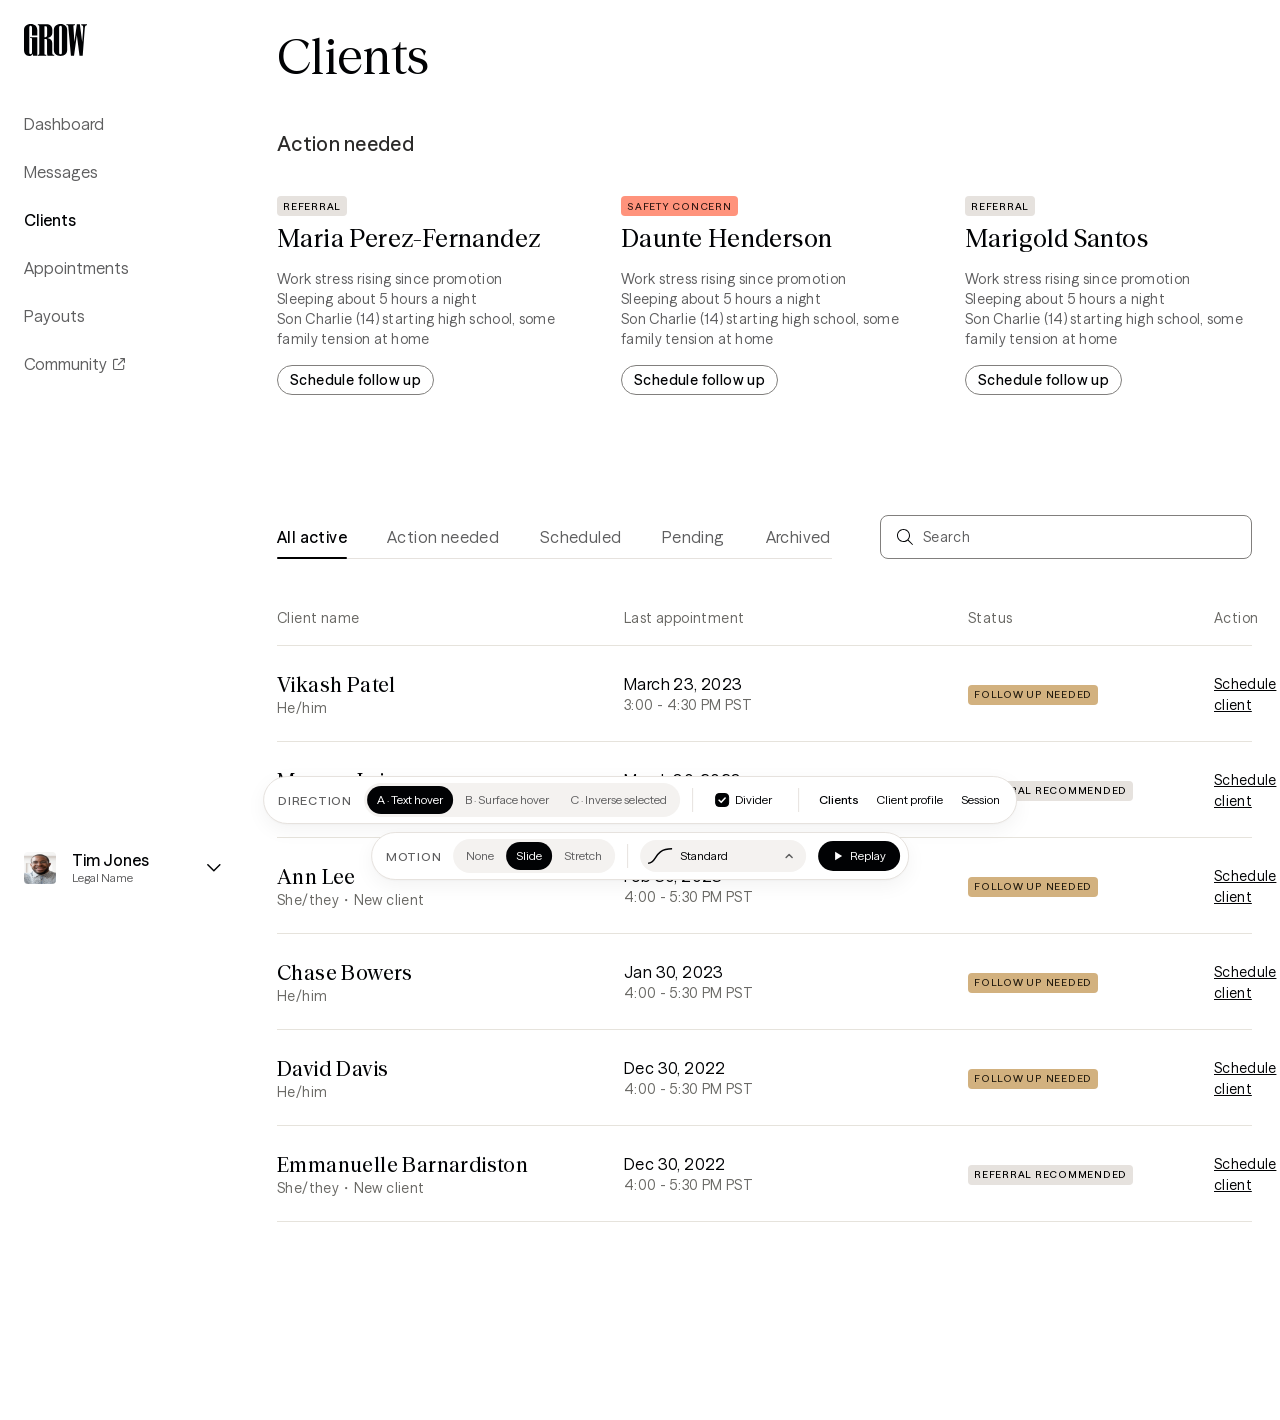
==== in-situ-clients.html @ 006e0098 "In situ: Clients list page; page switcher drops Compare; Motion bar drops Duration and Grow Co-Autho" ====
<!doctype html>
<html lang="en">
<head>
  <meta charset="utf-8" />
  <meta name="viewport" content="width=device-width, initial-scale=1" />
  <title>Arc · Tab Group — in situ · Clients</title>
  <link rel="stylesheet" href="tokens.css" />
  <link rel="stylesheet" href="styles.css" />
  <link rel="stylesheet" href="in-situ.css" />
  <link rel="stylesheet" href="in-situ-clients.css" />
</head>
<body class="in-situ">
  <!-- Clients list (Figma 51274:1912) -->
  <div class="app">
    <nav class="app-nav" aria-label="Primary">
      <div class="app-nav-top">
        <a class="app-logo" href="#" aria-label="Grow Therapy"><img src="assets/in-situ/grow-logo.svg" width="63" height="32" alt="" /></a>
        <ul class="app-nav-items">
          <li><a href="#">Dashboard</a></li>
          <li><a href="#">Messages</a></li>
          <li><a href="#" aria-current="page">Clients</a></li>
          <li><a href="#">Appointments</a></li>
          <li><a href="#">Payouts</a></li>
          <li><a href="#">Community <img src="assets/in-situ/external.svg" width="12" height="12" alt="" /></a></li>
        </ul>
      </div>
      <button type="button" class="app-profile">
        <img class="app-avatar" src="assets/in-situ/avatar.png" width="32" height="32" alt="" />
        <span class="app-profile-name">
          <span class="app-profile-title">Tim Jones</span>
          <span class="app-profile-sub">Legal Name</span>
        </span>
        <img src="assets/in-situ/nav-chevron.svg" width="14" height="8" alt="" />
      </button>
    </nav>

    <main class="clients-main">
      <h1 class="clients-title">Clients</h1>

      <section class="action-needed">
        <h2 class="subhead">Action needed</h2>
        <div class="ac-cards">
              <article class="ac-card">
                <span class="tag tag-neutral-sm">Referral</span>
                <h3 class="ac-name">Maria Perez-Fernandez</h3>
                <p class="ac-notes">Work stress rising since promotion<br />Sleeping about 5 hours a night<br />Son Charlie (14) starting high school, some family tension at home</p>
                <button type="button" class="btn btn-secondary btn-small">Schedule follow up</button>
              </article>
              <article class="ac-card">
                <span class="tag tag-error-sm">Safety concern</span>
                <h3 class="ac-name">Daunte Henderson</h3>
                <p class="ac-notes">Work stress rising since promotion<br />Sleeping about 5 hours a night<br />Son Charlie (14) starting high school, some family tension at home</p>
                <button type="button" class="btn btn-secondary btn-small">Schedule follow up</button>
              </article>
              <article class="ac-card">
                <span class="tag tag-neutral-sm">Referral</span>
                <h3 class="ac-name">Marigold Santos</h3>
                <p class="ac-notes">Work stress rising since promotion<br />Sleeping about 5 hours a night<br />Son Charlie (14) starting high school, some family tension at home</p>
                <button type="button" class="btn btn-secondary btn-small">Schedule follow up</button>
              </article>
        </div>
      </section>

      <section class="clients-list">
        <div class="clients-toolbar">
          <div class="clients-tabs" data-insitu-tabs data-label="Client lists" data-tab-order="all,action,scheduled,pending,archived"><div class="tab-group" data-tab-group></div></div>
          <label class="search-field">
            <img src="assets/in-situ/search.svg" width="24" height="24" alt="" />
            <input type="search" placeholder="Search" aria-label="Search clients" />
          </label>
        </div>
        <div class="clients-views">
            <div class="tab-panel-view" data-view="all" data-label="All active" role="tabpanel">
              <table class="clients-table">
                <thead><tr><th>Client name</th><th>Last appointment</th><th>Status</th><th>Action</th></tr></thead>
                <tbody>
                  <tr>
                    <td><span class="cl-name">Vikash Patel</span><span class="cl-sub">He/him</span></td>
                    <td><span class="cl-date">March 23, 2023</span><span class="cl-sub">3:00 - 4:30 PM PST</span></td>
                    <td><span class="tag tag-warning-sm">Follow up needed</span></td>
                    <td><a class="text-link" href="#">Schedule client</a></td>
                  </tr>
                  <tr>
                    <td><span class="cl-name">Morgan Lai</span><span class="cl-sub">She/they・New client</span></td>
                    <td><span class="cl-date">March 30, 2023</span><span class="cl-sub">4:00 - 5:30 PM PST</span></td>
                    <td><span class="tag tag-neutral-sm">Referral recommended</span></td>
                    <td><a class="text-link" href="#">Schedule client</a></td>
                  </tr>
                  <tr>
                    <td><span class="cl-name">Ann Lee</span><span class="cl-sub">She/they・New client</span></td>
                    <td><span class="cl-date">Feb 30, 2023</span><span class="cl-sub">4:00 - 5:30 PM PST</span></td>
                    <td><span class="tag tag-warning-sm">Follow up needed</span></td>
                    <td><a class="text-link" href="#">Schedule client</a></td>
                  </tr>
                  <tr>
                    <td><span class="cl-name">Chase Bowers</span><span class="cl-sub">He/him</span></td>
                    <td><span class="cl-date">Jan 30, 2023</span><span class="cl-sub">4:00 - 5:30 PM PST</span></td>
                    <td><span class="tag tag-warning-sm">Follow up needed</span></td>
                    <td><a class="text-link" href="#">Schedule client</a></td>
                  </tr>
                  <tr>
                    <td><span class="cl-name">David Davis</span><span class="cl-sub">He/him</span></td>
                    <td><span class="cl-date">Dec 30, 2022</span><span class="cl-sub">4:00 - 5:30 PM PST</span></td>
                    <td><span class="tag tag-warning-sm">Follow up needed</span></td>
                    <td><a class="text-link" href="#">Schedule client</a></td>
                  </tr>
                  <tr>
                    <td><span class="cl-name">Emmanuelle Barnardiston</span><span class="cl-sub">She/they・New client</span></td>
                    <td><span class="cl-date">Dec 30, 2022</span><span class="cl-sub">4:00 - 5:30 PM PST</span></td>
                    <td><span class="tag tag-neutral-sm">Referral recommended</span></td>
                    <td><a class="text-link" href="#">Schedule client</a></td>
                  </tr>
                </tbody>
              </table>
            </div>
            <div class="tab-panel-view" data-view="action" data-label="Action needed" role="tabpanel" hidden>
              <table class="clients-table">
                <thead><tr><th>Client name</th><th>Last appointment</th><th>Status</th><th>Action</th></tr></thead>
                <tbody>
                  <tr>
                    <td><span class="cl-name">Vikash Patel</span><span class="cl-sub">He/him</span></td>
                    <td><span class="cl-date">March 23, 2023</span><span class="cl-sub">3:00 - 4:30 PM PST</span></td>
                    <td><span class="tag tag-warning-sm">Follow up needed</span></td>
                    <td><a class="text-link" href="#">Schedule client</a></td>
                  </tr>
                  <tr>
                    <td><span class="cl-name">Ann Lee</span><span class="cl-sub">She/they・New client</span></td>
                    <td><span class="cl-date">Feb 30, 2023</span><span class="cl-sub">4:00 - 5:30 PM PST</span></td>
                    <td><span class="tag tag-warning-sm">Follow up needed</span></td>
                    <td><a class="text-link" href="#">Schedule client</a></td>
                  </tr>
                  <tr>
                    <td><span class="cl-name">Chase Bowers</span><span class="cl-sub">He/him</span></td>
                    <td><span class="cl-date">Jan 30, 2023</span><span class="cl-sub">4:00 - 5:30 PM PST</span></td>
                    <td><span class="tag tag-warning-sm">Follow up needed</span></td>
                    <td><a class="text-link" href="#">Schedule client</a></td>
                  </tr>
                  <tr>
                    <td><span class="cl-name">David Davis</span><span class="cl-sub">He/him</span></td>
                    <td><span class="cl-date">Dec 30, 2022</span><span class="cl-sub">4:00 - 5:30 PM PST</span></td>
                    <td><span class="tag tag-warning-sm">Follow up needed</span></td>
                    <td><a class="text-link" href="#">Schedule client</a></td>
                  </tr>
                </tbody>
              </table>
            </div>
            <div class="tab-panel-view" data-view="scheduled" data-label="Scheduled" role="tabpanel" hidden>
              <table class="clients-table">
                <thead><tr><th>Client name</th><th>Last appointment</th><th>Status</th><th>Action</th></tr></thead>
                <tbody>
                  <tr>
                    <td><span class="cl-name">Vikash Patel</span><span class="cl-sub">He/him</span></td>
                    <td><span class="cl-date">March 23, 2023</span><span class="cl-sub">3:00 - 4:30 PM PST</span></td>
                    <td><span class="tag tag-warning-sm">Follow up needed</span></td>
                    <td><a class="text-link" href="#">Schedule client</a></td>
                  </tr>
                  <tr>
                    <td><span class="cl-name">Morgan Lai</span><span class="cl-sub">She/they・New client</span></td>
                    <td><span class="cl-date">March 30, 2023</span><span class="cl-sub">4:00 - 5:30 PM PST</span></td>
                    <td><span class="tag tag-neutral-sm">Referral recommended</span></td>
                    <td><a class="text-link" href="#">Schedule client</a></td>
                  </tr>
                </tbody>
              </table>
            </div>
            <div class="tab-panel-view" data-view="pending" data-label="Pending" role="tabpanel" hidden>
              <table class="clients-table">
                <thead><tr><th>Client name</th><th>Last appointment</th><th>Status</th><th>Action</th></tr></thead>
                <tbody>
                  <tr>
                    <td><span class="cl-name">Morgan Lai</span><span class="cl-sub">She/they・New client</span></td>
                    <td><span class="cl-date">March 30, 2023</span><span class="cl-sub">4:00 - 5:30 PM PST</span></td>
                    <td><span class="tag tag-neutral-sm">Referral recommended</span></td>
                    <td><a class="text-link" href="#">Schedule client</a></td>
                  </tr>
                  <tr>
                    <td><span class="cl-name">Emmanuelle Barnardiston</span><span class="cl-sub">She/they・New client</span></td>
                    <td><span class="cl-date">Dec 30, 2022</span><span class="cl-sub">4:00 - 5:30 PM PST</span></td>
                    <td><span class="tag tag-neutral-sm">Referral recommended</span></td>
                    <td><a class="text-link" href="#">Schedule client</a></td>
                  </tr>
                </tbody>
              </table>
            </div>
            <div class="tab-panel-view" data-view="archived" data-label="Archived" role="tabpanel" hidden>
              <p class="empty-state">No archived clients.</p>
            </div>
        </div>
      </section>
    </main>
  </div>

  <div class="controls">
    <div class="easing-popover" id="easing-popover" hidden>
      <div class="easing-scale" aria-hidden="true"><span>Subtle</span><span class="easing-scale-line"></span><span>Expressive</span></div>
      <div class="easing-cards" data-easing-list role="radiogroup" aria-label="Easing curve"></div>
      <div class="easing-value">
        <code data-preview-value></code>
        <button type="button" class="copy" data-copy>Copy</button>
      </div>
    </div>

    <!-- Direction switch -->
    <div class="bar" role="toolbar" aria-label="Direction">
      <span class="bar-title">Direction</span>
      <div class="segmented" data-direction-control role="radiogroup" aria-label="Tab group direction">
        <button type="button" role="radio" data-value="a">A · Text hover</button>
        <button type="button" role="radio" data-value="b">B · Surface hover</button>
        <button type="button" role="radio" data-value="c">C · Inverse selected</button>
      </div>
      <span class="bar-divider" aria-hidden="true"></span>
      <div class="bar-group toggles">
        <label class="switch"><input type="checkbox" data-toggle="divider" checked /><span>Divider</span></label>
      </div>
      <span class="bar-divider" aria-hidden="true"></span>
      <nav class="page-links" aria-label="Prototype pages">
        <a class="page-link" href="in-situ-clients.html" aria-current="page">Clients</a>
        <a class="page-link" href="in-situ.html">Client profile</a>
        <a class="page-link" href="in-situ-session.html">Session</a>
      </nav>
    </div>

    <!-- Motion controls -->
    <div class="bar motion-bar" role="toolbar" aria-label="Motion controls">
      <span class="bar-title">Motion</span>
      <div class="segmented" data-motion-mode role="radiogroup" aria-label="Indicator animation">
        <button type="button" role="radio" data-value="none">None</button>
        <button type="button" role="radio" data-value="slide">Slide</button>
        <button type="button" role="radio" data-value="stretch">Stretch</button>
      </div>
      <span class="bar-divider" aria-hidden="true"></span>
      <button type="button" class="chip-button" data-easing-trigger aria-haspopup="true" aria-expanded="false" aria-controls="easing-popover">
        <svg data-trigger-thumb width="24" height="20" viewBox="0 0 24 20" aria-hidden="true"></svg>
        <span class="easing-trigger-name" data-trigger-name></span>
        <svg class="chevron" width="10" height="10" viewBox="0 0 10 10" aria-hidden="true"><path d="M2 6.5 5 3.5 8 6.5" fill="none" stroke="currentColor" stroke-width="1.5" stroke-linecap="round" stroke-linejoin="round"/></svg>
      </button>
      <button type="button" class="replay" data-replay title="Select the next tab (R)">
        <svg width="12" height="12" viewBox="0 0 12 12" aria-hidden="true"><path d="M3 1.8v8.4L10 6z" fill="currentColor"/></svg>
        Replay
      </button>
    </div>
  </div>

  <script src="easings.js"></script>
  <script src="tabs.js"></script>
  <script src="in-situ.js"></script>
  <script src="motion.js"></script>
</body>
</html>
---- tokens.css ----
/* Arc design tokens — client mode (semantic layer)
   Source: Arc Components branch ezWXXlpJmGHxUf8BbdeHS6, "Tab Item - 1" (50922:13705)
   and "Tab Item - 2" (50922:13721). Only tokens used by the Tab Group are mapped. */

@font-face {
  font-family: "Season Sans VF";
  src: url("assets/fonts/SeasonSansVF.ttf") format("truetype");
  font-weight: 100 900;
  font-style: normal;
  font-display: swap;
}

:root {
  /* ---- Surface ---- */
  --surface-default: #ffffff;                 /* surface/default */
  --surface-subtle: #f4f2f0;                  /* surface/subtle */
  --surface-emphasis: #e6e2de;                /* surface/emphasis (tab rail) */
  --comp-interaction-surface-hover: #f1efec;  /* comp/interaction/surface/hover */
  --surface-inverse: #010204;                 /* surface/inverse */
  --comp-interaction-surface-selected: #000000; /* comp/interaction/surface/selected */
  --comp-interaction-surface-disabled: #f7f5f4; /* comp/interaction/surface/disabled */

  /* ---- Text ---- */
  --text-default: #010204;                    /* text/default */
  --comp-interaction-text-muted: #5f5f60;     /* comp/interaction/text/muted */
  --comp-interaction-text-hover: #010204;     /* comp/interaction/text/hover */
  --comp-interaction-text-disabled: #777878;  /* comp/interaction/text/disabled */
  --text-inverse: #ffffff;                    /* text/inverse */
  --comp-interaction-text-selected: #ffffff;  /* comp/interaction/text/selected */

  /* ---- Icon ---- */
  --icon-default: #010204;                    /* icon/default */
  --comp-interaction-icon-disabled: #777878;  /* comp/interaction/icon/disabled */
  --icon-inverse: #ffffff;                    /* icon/inverse */
  --comp-interaction-icon-inverse: #ffffff;   /* comp/interaction/icon/inverse */

  /* ---- Border ---- */
  --comp-interaction-border-selected: #000000; /* comp/interaction/border/selected */
  --comp-interaction-border-disabled: #e3dfda; /* comp/interaction/border/disabled */
  --hairline-soft: #cac6c2;
  --focus-ring: #010204;

  /* ---- Status (Tag V2 · Neutral light · Count) ---- */
  --comp-status-surface-neutral-light: #ffffff;
  --comp-status-border-neutral-light: #d4d5d5;
  --comp-status-text-neutral-light: #000000;
  /* Tag V2 · Subtle · Count (on the selected surface) */
  --comp-status-surface-subtle: #403f3e;
  --comp-status-text-subtle: #ffffff;

  /* ---- Type ---- */
  --font-sans: "Season Sans VF", -apple-system, BlinkMacSystemFont, "Segoe UI", system-ui, sans-serif;
  --fw-regular: 450;                           /* base/fontWeight/sans-regular */
  --fw-medium: 550;                            /* base/fontWeight/sans-medium */
  --fs-label-and-body-default: 16px;           /* fontSize/label-and-body/default */
  --fs-label-and-body-small: 14px;
  --fs-eyebrow-default: 10px;                  /* fontSize/eyebrow/default */
  --lh-label-default: 16px;                    /* lineHeight/label/default */
  --lh-eyebrow-default: 9px;                   /* lineHeight/eyebrow/default */
  --ls-loose: 0.4px;                           /* base/letterSpacing/loose */
  --ls-looser: 0.75px;                         /* base/letterSpacing/looser */

  /* ---- Spacing (space/padding-and-gap) ---- */
  --space-0: 0px;
  --space-50: 2px;
  --space-100: 4px;
  --space-125: 6px;
  --space-150: 8px;
  --space-200: 12px;
  --space-300: 16px;
  --space-400: 24px;
  --space-530: 40px;

  /* ---- Radius / border width ---- */
  --radius-xsmall: 4px;                        /* borderRadius/xsmall */
  --radius-small: 8px;
  --radius-medium: 12px;
  --radius-full: 9999px;
  --bw-default: 1px;                           /* sem/borderWidth/default */
  --bw-thick: 2px;

  /* ---- Motion (placeholders — tuned in the animation pass) ---- */
  --dur-fast: 150ms;
  --dur-base: 200ms;
  --ease-standard: cubic-bezier(0.2, 0, 0, 1);
}

/* ---- Dark mode (Arc "grow therapy" collection · dark) ----
   Resolved from the Tab Item components in a dark-mode context. */
.mode-dark {
  --surface-default: #010204;
  --surface-emphasis: #313132;                /* tab rail */
  --comp-interaction-surface-hover: #2c2b2b;
  --comp-interaction-surface-selected: #ffffff;
  --comp-interaction-surface-disabled: #000000;

  --text-default: #ffffff;
  --comp-interaction-text-muted: #c6c7c7;
  --comp-interaction-text-hover: #ffffff;
  --comp-interaction-text-disabled: #474848;
  --comp-interaction-text-selected: #000000;

  --icon-default: #ffffff;
  --comp-interaction-icon-disabled: #474848;
  --comp-interaction-icon-inverse: #010204;

  --comp-interaction-border-selected: #ffffff;
  --comp-interaction-border-disabled: #403f3e;
  --focus-ring: #e8f02c;                      /* lime ring on dark */

  --comp-status-surface-neutral-light: #000000;
  --comp-status-border-neutral-light: #313132;
  --comp-status-text-neutral-light: #ffffff;
  --comp-status-surface-subtle: #403f3e;
  --comp-status-text-subtle: #ffffff;
}
---- styles.css ----
/* ============================================================
   Page chrome
   ============================================================ */
*,
*::before,
*::after { box-sizing: border-box; }

html { -webkit-font-smoothing: antialiased; -moz-osx-font-smoothing: grayscale; }

body {
  margin: 0;
  min-height: 100vh;
  background: var(--surface-default);
  color: var(--text-default);
  font-family: var(--font-sans);
  font-weight: var(--fw-regular);
}

button { font: inherit; color: inherit; }

/* Arc named text styles */
.txt-label           { font-family: var(--font-sans); font-weight: var(--fw-regular); font-size: var(--fs-label-and-body-default); line-height: var(--lh-label-default); letter-spacing: var(--ls-loose); font-feature-settings: "calt" 0; }
.txt-label-emphasis  { font-family: var(--font-sans); font-weight: var(--fw-medium);  font-size: var(--fs-label-and-body-default); line-height: var(--lh-label-default); letter-spacing: var(--ls-loose); font-feature-settings: "calt" 0; }
.txt-eyebrow         { font-family: var(--font-sans); font-weight: var(--fw-medium);  font-size: var(--fs-eyebrow-default);      line-height: var(--lh-eyebrow-default); letter-spacing: var(--ls-looser); text-transform: uppercase; font-feature-settings: "calt" 0; }

/* Three directions side by side, split by full-height vertical lines.
   */
.compare {
  position: relative;
  display: grid;
  grid-template-columns: repeat(3, minmax(0, 1fr));
  min-height: 100vh;
}

.direction {
  min-width: 0;
  min-height: 100vh;
  display: flex;
  flex-direction: column;
  justify-content: center;
  padding: 40px 16px;
}
.direction + .direction { border-left: var(--bw-default) solid var(--surface-emphasis); }
.direction-inner {
  width: 100%;
  max-width: 560px;
  margin: 0 auto;
}

@media (max-width: 1100px) {
  .compare { grid-template-columns: 1fr; padding-bottom: 220px; }
  .direction { min-height: auto; padding: 48px 24px; }
  .direction + .direction { border-left: 0; border-top: var(--bw-default) solid var(--surface-emphasis); }
}

.direction-head {
  display: flex;
  gap: 12px;
  align-items: flex-start;
  margin-bottom: 32px;
}
.direction-badge {
  flex: none;
  display: grid;
  place-items: center;
  width: 28px;
  height: 28px;
  border-radius: var(--radius-full);
  background: var(--text-default);
  color: var(--surface-default);
  font-size: 14px;
  font-weight: var(--fw-medium);
}
.direction-title {
  margin: 2px 0 4px;
  font-size: 20px;
  line-height: 24px;
  font-weight: var(--fw-medium);
}
.direction-desc {
  min-height: 40px; /* two lines, so all three columns line up */
  margin: 0;
  font-size: 14px;
  line-height: 20px;
  color: var(--comp-interaction-text-muted);
}

.stage {
  padding: 32px 0 0;
  overflow-x: auto;
}
/* Same height in A (32px), B (50px) and C (53px with its divider gap) so both halves line up across the split */
.tab-group { min-height: 53px; }
.tab-panel {
  margin-top: 24px;
  min-height: 72px;
  border-radius: var(--radius-small);
  background: var(--surface-subtle);
  padding: 16px;
  font-size: 14px;
  line-height: 20px;
  color: var(--comp-interaction-text-muted);
}
.tab-panel strong { color: var(--text-default); font-weight: var(--fw-medium); }

/* Selection indicator colour — an underline in A/B, a surface in C */
.tab-group {
  --indicator-color: var(--comp-interaction-border-selected);
  --indicator-disabled: var(--comp-interaction-border-disabled);
}

/* ============================================================
   Tab Group — shared anatomy
   tablist > tab > (content > [icon] label [tag]) + indicator
   ============================================================ */
.tablist {
  position: relative;
  display: inline-flex;
  align-items: flex-start;
  gap: var(--space-530);
  min-width: max-content;
}

/* Rail (Figma "Rail" — surface/emphasis, 1px, bottom) */
.tablist.has-divider::after {
  content: "";
  position: absolute;
  left: 0;
  right: 0;
  bottom: 0;
  height: var(--bw-default);
  background: var(--surface-emphasis);
  pointer-events: none;
}

.tab {
  position: relative;
  display: flex;
  flex-direction: column;
  align-items: stretch;
  margin: 0;
  padding: 0;
  border: 0;
  background: none;
  cursor: pointer;
  color: var(--comp-interaction-text-muted);
  -webkit-tap-highlight-color: transparent;
  outline: none;
}

.tab-content {
  position: relative;
  display: flex;
  align-items: center;
  justify-content: center;
  gap: var(--space-150);
}

.tab-label {
  /* Reserve the emphasis-weight width so selection never shifts the layout */
  display: inline-flex;
  flex-direction: column;
  align-items: center;
  text-align: center;
  white-space: nowrap;
}
.tab-label::after {
  content: attr(data-text);
  font-weight: var(--fw-medium);
  height: 0;
  overflow: hidden;
  visibility: hidden;
  user-select: none;
  pointer-events: none;
}

.tab-icon {
  flex: none;
  width: 16px;
  height: 16px;
  background-color: var(--icon-default);
  -webkit-mask: url("assets/icons/settings.svg") center / 16px 16px no-repeat;
          mask: url("assets/icons/settings.svg") center / 16px 16px no-repeat;
}
.tab-content.has-icon { gap: var(--space-100); }

/* Tag V2 · Neutral light · Count · Small */
.tag {
  flex: none;
  display: inline-flex;
  align-items: center;
  justify-content: center;
  min-width: 20px;
  height: 20px;
  padding: 0 var(--space-50);
  border: var(--bw-default) solid var(--comp-status-border-neutral-light);
  border-radius: var(--radius-xsmall);
  background: var(--comp-status-surface-neutral-light);
  color: var(--comp-status-text-neutral-light);
}

.tab-indicator {
  height: var(--bw-thick);
  background: transparent;
  position: relative;
  z-index: 1; /* sits over the rail */
}

/* ---- States (shared) ---- */
/* Hover — only on hover-capable pointers */
@media (hover: hover) {
  .tab:not([aria-selected="true"]):not([aria-disabled="true"]):hover { color: var(--comp-interaction-text-hover); }
}

/* Selected */
.tab[aria-selected="true"] {
  color: var(--text-default);
  cursor: default;
}
.tab[aria-selected="true"] .tab-label { font-weight: var(--fw-medium); }
.tab[aria-selected="true"] .tab-indicator { background: var(--indicator-color); }

/* Disabled + Selected disabled */
.tab[aria-disabled="true"] { cursor: not-allowed; }
.tab[aria-disabled="true"] .tab-label {
  color: var(--comp-interaction-text-disabled);
  opacity: 0.5;
}
.tab[aria-disabled="true"] .tab-icon { background-color: var(--comp-interaction-icon-disabled); }
.tab[aria-disabled="true"] .tag {
  border-color: var(--comp-interaction-border-disabled);
  color: var(--comp-interaction-text-disabled);
}
.tab[aria-disabled="true"][aria-selected="true"] .tab-indicator { background: var(--indicator-disabled); }

/* Focus — 2px ink ring (Arc focus-ring); radius = base + 4 */
.tab:focus-visible .tab-content::after {
  content: "";
  position: absolute;
  inset: -4px;
  border: var(--bw-thick) solid var(--focus-ring);
  border-radius: calc(var(--radius-xsmall) + 4px);
  pointer-events: none;
}

/* ============================================================
   Direction A — Text hover  (Figma "Tab Item - 1", 50922:13705)
   Content 20px tall, no padding; 12px gap to the 2px underline.
   ============================================================ */
.dir-a .tab { gap: var(--space-200); }
.dir-a .tab-content { height: 20px; }
/* Figma: 0-height line with a 2px OUTSIDE stroke drawn upward → total height stays 32px */
.dir-a .tab-indicator { margin-top: calc(-1 * var(--bw-thick)); }
/* Selected bar has rounded ends (Figma "Bar", radius xsmall) */
.dir-a .tab-indicator,
.dir-a .tab-slider { border-radius: var(--radius-xsmall); }

/* ============================================================
   Direction B — Surface hover  (Figma "Tab Item - 2", 50922:13721)
   Content 44px tall, 16px side padding (12px trailing with a count, 12px
   leading with an icon), 6px between label and count/icon. Tabs sit edge
   to edge. Hover surface radius small (8px). The 2px underline sits 4px
   below the surface (50px total), inset 16px from both tab edges.
   Selected tabs also take the hover surface ("Hover selected").
   ============================================================ */
.dir-b .tablist { gap: var(--space-0); } /* tabs sit edge to edge; padding does the spacing */
.dir-b .tab { gap: var(--space-100); }
.dir-b .tab-content {
  height: 44px;
  padding: 0 var(--space-300);
  gap: var(--space-125);
}
.dir-b .tab-content.has-count { padding-right: var(--space-200); }
.dir-b .tab-content.has-icon { padding-left: var(--space-200); gap: var(--space-125); }
.dir-b .tab-content::before {
  content: "";
  position: absolute;
  inset: 0;
  border-radius: var(--radius-small);
  background: transparent;
  z-index: -1;
}
.dir-b .tab-content { isolation: isolate; }
.dir-b .tab-indicator { margin: 0 var(--space-300); }

@media (hover: hover) {
  .dir-b .tab:not([aria-disabled="true"]):hover .tab-content::before {
    background: var(--comp-interaction-surface-hover);
  }
}

/* ============================================================
   Direction C — Underline hover  (Figma "Tab Item - 3", 51197:16683)
   44px tall, 12/16 padding (10px leading with an icon), tabs edge to edge,
   radius small (8px). Hover = label darkens + soft surface (surface/hover).
   Selected = black surface (surface/selected), white emphasis label
   (text/selected), Subtle count tag. Selected disabled = surface/disabled. Selected disabled has no
   surface. Icons are the 20px Small size in every state.
   ============================================================ */
.dir-c {
  --indicator-color: var(--comp-interaction-surface-selected);
  --indicator-disabled: var(--comp-interaction-surface-disabled);
  --indicator-radius: var(--radius-small);
}
.dir-c .tablist { gap: var(--space-0); }
/* 8px gap between the tabs and the 1px divider below them */
.dir-c .tablist.has-divider { padding-bottom: calc(var(--space-150) + var(--bw-default)); }
.dir-c .tab { z-index: 1; }
.dir-c .tab-content {
  height: 44px;
  padding: var(--space-200) var(--space-300);
  z-index: 1;
}
/* With icon: 12px leading padding, Small (20px) icon in every state, 4px to the label */
.dir-c .tab-content.has-icon { gap: var(--space-100); padding-left: var(--space-200); }
.dir-c .tab-icon {
  width: 20px;
  height: 20px;
  -webkit-mask: url("assets/icons/settings-20.svg") center / 20px 20px no-repeat;
          mask: url("assets/icons/settings-20.svg") center / 20px 20px no-repeat;
}
/* The selected surface fills the whole tab, behind the label */
.dir-c .tab-indicator {
  position: absolute;
  inset: 0;
  height: auto;
  border-radius: var(--indicator-radius);
  z-index: 0;
}
.dir-c .tab-slider { border-radius: var(--indicator-radius); z-index: 0; }
/* Hover: soft surface behind the tab (comp/interaction/surface/hover), no line */
.dir-c .tab::before {
  content: "";
  position: absolute;
  inset: 0;
  border-radius: var(--indicator-radius);
  background: transparent;
  z-index: 0;
  pointer-events: none;
}
@media (hover: hover) {
  .dir-c .tab:not([aria-selected="true"]):not([aria-disabled="true"]):hover::before {
    background: var(--comp-interaction-surface-hover);
  }
}

/* Inverted labels — a white copy of C's tabs, clipped to the black surface */
.tab-invert {
  position: absolute;
  inset: 0;
  z-index: 3;
  display: flex;
  align-items: flex-start;
  gap: var(--space-0);
  pointer-events: none;
  clip-path: inset(0 100% 0 0);
  transition: clip-path var(--motion-dur) var(--motion-ease);
}
.tablist.motion-stretch .tab-invert,
.tablist.no-transition .tab-invert,
.tab-invert.no-anim { transition: none !important; }
.tab-invert .tab,
.tab-invert .tab[aria-selected="true"] { color: var(--comp-interaction-text-selected); }
.tab-invert .tab .tab-label { color: inherit !important; opacity: 1 !important; }
.tab-invert .tab .tab-icon { background-color: var(--comp-interaction-icon-inverse) !important; }
.tab-invert .tab .tag {
  background: var(--comp-status-surface-subtle);
  border-color: var(--comp-status-surface-subtle);
  color: var(--comp-status-text-subtle);
}
.tab-invert .tab-indicator,
.tab-invert .tab-hover-line,
.tab-invert .tab-content::after { display: none !important; }

/* ============================================================
   Selection motion (live tab groups only)
   --motion-dur / --motion-ease are set per group from the Motion bar
   ============================================================ */
.tablist {
  --motion-dur: 300ms;
  --motion-ease: cubic-bezier(0.215, 0.61, 0.355, 1);
}

/* Slide — one shared bar travels between tabs */
.tab-slider {
  position: absolute;
  left: 0;
  top: 0;
  height: var(--bw-thick);
  background: var(--indicator-color);
  z-index: 2;
  pointer-events: none;
  display: none;
  transition:
    transform var(--motion-dur) var(--motion-ease),
    width var(--motion-dur) var(--motion-ease);
}
.tablist.motion-slide .tab-slider { display: block; }
.tablist.motion-slide .tab[aria-selected="true"] .tab-indicator { background: transparent; }
.tablist.no-transition .tab-slider,
.tablist.no-transition .tab-indicator { transition: none !important; }

/* Stretch — JS drives each edge per frame, so no CSS transition on the bar */
.tablist.motion-stretch .tab-slider { transition: none; }

/* Line on hover (Direction A option) — black bar under the hovered tab, no animation */
.tab-hover-line {
  position: absolute;
  left: 0;
  right: 0;
  bottom: 0;
  height: var(--bw-thick);
  background: var(--comp-interaction-border-selected); /* black, same as the selected underline */
  pointer-events: none;
  z-index: 1;
  display: none; /* no animation — simply shown on hover */
}
@media (hover: hover) {
  .tablist.hover-line .tab:not([aria-selected="true"]):not([aria-disabled="true"]):hover .tab-hover-line {
    display: block;
  }
}

/* ============================================================
   Floating controls
   ============================================================ */
:root {
  /* Soft, diffuse elevation for floating panels */
  --shadow-float: 0 1px 2px rgba(1, 2, 4, 0.03), 0 6px 20px rgba(1, 2, 4, 0.05);
  --shadow-popover: 0 1px 2px rgba(1, 2, 4, 0.03), 0 12px 32px rgba(1, 2, 4, 0.08);
}
.controls {
  position: fixed;
  left: 50%;
  bottom: 20px;
  transform: translateX(-50%);
  z-index: 10;
  display: flex;
  flex-direction: column;
  align-items: center;
  gap: 8px;
  width: max-content;
  max-width: calc(100vw - 24px);
}

.bar {
  position: relative;
  display: flex;
  align-items: center;
  gap: 12px;
  padding: 6px 8px 6px 14px;
  background: var(--surface-default);
  border: var(--bw-default) solid var(--surface-emphasis);
  border-radius: var(--radius-full);
  box-shadow: var(--shadow-float);
  white-space: nowrap;
}
.bar-title {
  font-size: 12px;
  font-weight: var(--fw-medium);
  letter-spacing: var(--ls-looser);
  text-transform: uppercase;
  color: var(--comp-interaction-text-muted);
}
.bar-group { display: flex; align-items: center; gap: 8px; }
.bar-label {
  display: grid;
  place-items: center;
  width: 22px;
  height: 22px;
  border-radius: var(--radius-full);
  background: var(--text-default);
  color: var(--surface-default);
  font-size: 12px;
  font-weight: var(--fw-medium);
}
.bar-divider {
  width: 1px;
  height: 24px;
  background: var(--surface-emphasis);
}

.segmented {
  display: flex;
  padding: 3px;
  gap: 2px;
  border-radius: var(--radius-full);
  background: var(--surface-subtle);
}
.segmented button {
  border: 0;
  background: transparent;
  padding: 6px 10px;
  border-radius: var(--radius-full);
  font-size: 12px;
  line-height: 16px;
  color: var(--comp-interaction-text-muted);
  cursor: pointer;
}
.segmented button:hover { color: var(--text-default); }
.segmented button[aria-checked="true"] {
  background: var(--text-default);
  color: var(--surface-default);
}
.segmented button:disabled { opacity: 0.4; cursor: not-allowed; }

.chip-button {
  display: inline-flex;
  align-items: center;
  gap: 8px;
  border: 0;
  padding: 6px 12px 6px 8px;
  border-radius: var(--radius-full);
  background: var(--surface-subtle);
  font-size: 12px;
  line-height: 16px;
  cursor: pointer;
}
.chip-button:hover { background: var(--comp-interaction-surface-hover); }
.chip-button[aria-expanded="true"] { background: var(--surface-emphasis); }
.chip-button svg { flex: none; }
.chip-button .chevron { color: var(--comp-interaction-text-muted); transition: transform 150ms ease; }
.chip-button[aria-expanded="true"] .chevron { transform: rotate(180deg); }
.easing-trigger-name { min-width: 96px; text-align: left; }

.replay {
  display: inline-flex;
  align-items: center;
  gap: 6px;
  border: 0;
  padding: 7px 14px;
  border-radius: var(--radius-full);
  background: var(--text-default);
  color: var(--surface-default);
  font-size: 12px;
  line-height: 16px;
  cursor: pointer;
}
.replay:hover { background: #2a2b2d; }


.segmented button:focus-visible,
.chip-button:focus-visible,
.replay:focus-visible,
.easing-option:focus-visible,
.copy:focus-visible,
.switch input:focus-visible + span {
  outline: 2px solid var(--focus-ring);
  outline-offset: 2px;
}

.toggles { gap: 4px; padding-right: 4px; }
.switch {
  display: inline-flex;
  align-items: center;
  cursor: pointer;
}
.switch input { position: absolute; opacity: 0; pointer-events: none; }
.switch span {
  display: inline-flex;
  align-items: center;
  gap: 6px;
  padding: 6px 10px;
  border-radius: var(--radius-full);
  font-size: 12px;
  line-height: 16px;
  color: var(--comp-interaction-text-muted);
}
.switch span::before {
  content: "";
  width: 14px;
  height: 14px;
  border-radius: 4px;
  border: 1.5px solid var(--hairline-soft);
  background: var(--surface-default) center / 10px 10px no-repeat;
}
.switch input:checked + span { color: var(--text-default); }
.switch input:checked + span::before {
  border-color: var(--text-default);
  background-color: var(--text-default);
  background-image: url("data:image/svg+xml,%3Csvg xmlns='http://www.w3.org/2000/svg' viewBox='0 0 10 10'%3E%3Cpath d='M2 5.2 4.1 7.3 8 3' fill='none' stroke='white' stroke-width='1.6' stroke-linecap='round' stroke-linejoin='round'/%3E%3C/svg%3E");
}
.switch:hover span { color: var(--text-default); }

.dir-badge {
  font-style: normal;
  display: inline-grid;
  place-items: center;
  width: 16px;
  height: 16px;
  border-radius: var(--radius-full);
  background: var(--surface-emphasis);
  font-size: 10px;
  font-weight: var(--fw-medium);
  color: var(--text-default);
}
.variants-bar .bar-group { gap: 6px; }

/* ---- Easing picker popover: three curves, subtle → expressive ---- */
.easing-popover {
  display: flex;
  flex-direction: column;
  gap: 12px;
  width: 560px;
  max-width: calc(100vw - 24px);
  padding: 14px;
  background: var(--surface-default);
  border: var(--bw-default) solid var(--surface-emphasis);
  border-radius: 16px;
  box-shadow: var(--shadow-popover);
}
.easing-popover[hidden] { display: none; }

.easing-scale {
  display: flex;
  align-items: center;
  gap: 8px;
  font-size: 12px;
  line-height: 16px;
  color: var(--comp-interaction-text-muted);
}
.easing-scale-line {
  flex: 1;
  height: 1px;
  background: linear-gradient(90deg, var(--surface-emphasis), var(--text-default));
}

.easing-cards {
  display: grid;
  grid-template-columns: repeat(3, minmax(0, 1fr));
  gap: 8px;
}
.easing-option {
  display: flex;
  flex-direction: column;
  align-items: stretch;
  gap: 6px;
  padding: 10px;
  border: var(--bw-default) solid var(--surface-emphasis);
  border-radius: 12px;
  background: var(--surface-default);
  text-align: left;
  cursor: pointer;
}
.easing-option:hover { background: var(--surface-subtle); }
.easing-option[aria-checked="true"] {
  border-color: var(--text-default);
  background: var(--surface-subtle);
}
.easing-card-graph {
  display: block;
  width: 100%;
  height: auto;
  margin-bottom: 4px;
  overflow: visible;
}
.easing-card-head { display: flex; align-items: baseline; justify-content: space-between; gap: 8px; }
.easing-card-name { font-size: 12px; line-height: 16px; font-weight: var(--fw-medium); }
.easing-card-meta {
  font-size: 12px;
  line-height: 16px;
  color: var(--comp-interaction-text-muted);
  font-variant-numeric: tabular-nums;
}
.easing-card-desc { font-size: 12px; line-height: 16px; color: var(--text-default); }
.easing-card-source { font-size: 12px; line-height: 16px; color: var(--comp-interaction-text-muted); }

.easing-value {
  display: flex;
  align-items: center;
  gap: 8px;
  padding-top: 10px;
  border-top: var(--bw-default) solid var(--surface-emphasis);
}
.easing-value code {
  flex: 1;
  min-width: 0;
  font-family: ui-monospace, SFMono-Regular, Menlo, monospace;
  font-size: 12px;
  line-height: 16px;
  color: var(--comp-interaction-text-muted);
  overflow: hidden;
  text-overflow: ellipsis;
  white-space: nowrap;
}
.copy {
  border: var(--bw-default) solid var(--hairline-soft);
  background: var(--surface-default);
  border-radius: var(--radius-xsmall);
  padding: 4px 8px;
  font-size: 12px;
  line-height: 14px;
  cursor: pointer;
}

@media (max-width: 1100px) {
  .bar { flex-wrap: wrap; justify-content: center; border-radius: 20px; padding: 8px; gap: 8px; }
  .bar-divider { display: none; }

}

@media (max-width: 600px) {
  .easing-cards { grid-template-columns: 1fr; }
}

/* Link between prototype pages (in the controls bar) */
.page-links { display: flex; gap: 2px; }
.page-link {
  font-size: 12px;
  line-height: 16px;
  color: var(--comp-interaction-text-muted);
  padding: 6px 8px;
  border-radius: var(--radius-full);
  text-decoration: none;
}
.page-link:hover { color: var(--text-default); background: var(--surface-subtle); }
.page-link[aria-current="page"] { color: var(--text-default); font-weight: var(--fw-medium); }
---- in-situ.css ----
/* ============================================================
   In situ — Client profile (Figma 51274:2168)
   Built at the design's 1440px frame: 245px nav, 1114px content
   (656px main column + 28px + 427px side column).
   ============================================================ */
@font-face {
  font-family: "Season VF";
  src: url("assets/fonts/SeasonCollectionVF.ttf") format("truetype");
  font-weight: 100 900;
  font-style: normal;
  font-display: swap;
}

.in-situ {
  --font-serif: "Season VF", Georgia, serif;
  --sem-text-default: #2c2b2a;   /* sem/color/text/default */
  --sem-text-muted: #696864;     /* sem/color/text/muted */
  --sem-border-subtle: #e6e3dc;  /* sem/color/border/subtle */
  --border-default: #817f7d;     /* border/default, action/secondary/border */
  --status-error: #ff5e48;
  --status-warning-surface: #d2b17f;
  --status-warning-text: #251d10;
  padding-bottom: 160px;
}

.in-situ p { margin: 0; }
.in-situ a { color: inherit; }

/* Arc type styles used on this screen */
.subhead { margin: 0; font-size: 20px; line-height: 24px; font-weight: var(--fw-medium); letter-spacing: 0.3px; color: var(--sem-text-default); }
.body { font-size: 16px; line-height: 24px; letter-spacing: 0.3px; color: var(--sem-text-default); }
.body-muted { font-size: 16px; line-height: 24px; letter-spacing: 0.3px; color: var(--sem-text-muted); }
.body-small-emphasis { font-size: 14px; line-height: 20px; font-weight: var(--fw-medium); letter-spacing: 0.3px; color: var(--sem-text-default); }
.text-link { font-size: 14px; line-height: 20px; letter-spacing: 0.3px; text-decoration: underline; color: var(--text-default); }

/* ---- App shell ---- */
.app {
  display: grid;
  grid-template-columns: 245px minmax(0, 1fr);
  min-height: 100vh;
}
.app-nav {
  position: sticky;
  top: 0;
  height: 100vh;
  display: flex;
  flex-direction: column;
  justify-content: space-between;
  background: var(--surface-default);
}
.app-logo { display: block; padding: 24px; }
.app-logo img { display: block; }
.app-nav-items {
  list-style: none;
  margin: 0;
  padding: 32px 24px;
  display: flex;
  flex-direction: column;
  gap: 24px;
}
.app-nav-items a {
  display: inline-flex;
  align-items: center;
  gap: 6px;
  height: 24px;
  font-size: 16px;
  line-height: 16px;
  color: var(--comp-interaction-text-muted);
  text-decoration: none;
}
.app-nav-items a[aria-current="page"] { color: var(--text-default); font-weight: var(--fw-medium); }
.app-profile {
  display: flex;
  align-items: center;
  gap: 16px;
  padding: 16px 24px;
  border: 0;
  background: none;
  text-align: left;
  cursor: pointer;
}
.app-avatar { width: 32px; height: 32px; border-radius: var(--radius-xsmall); object-fit: cover; object-position: bottom; }
.app-profile-name { flex: 1; display: flex; flex-direction: column; gap: 4px; }
.app-profile-title { font-size: 16px; line-height: 16px; font-weight: var(--fw-medium); }
.app-profile-sub { font-size: 12px; line-height: 12px; color: var(--comp-interaction-text-muted); }

.app-main {
  padding: 37px 50px 0 31px;
  max-width: 1195px;
}

/* ---- Page header ---- */
.page-head {
  display: flex;
  align-items: center;
  justify-content: space-between;
  height: 44px;
}
.back-link {
  display: inline-flex;
  align-items: center;
  text-decoration: none;
  font-size: 14px;
  line-height: 14px;
  font-weight: var(--fw-medium);
  letter-spacing: var(--ls-loose);
}
.back-link > span:last-child { padding: 12px 16px; }
.icon-button {
  display: inline-flex;
  padding: 4px;
  border: 1px solid var(--border-default);
  border-radius: var(--radius-full);
  background: var(--surface-default);
}
.page-actions { display: flex; gap: 12px; }
.btn {
  display: inline-flex;
  align-items: center;
  justify-content: center;
  gap: 4px;
  border-radius: var(--radius-full);
  font-size: 16px;
  line-height: 16px;
  font-weight: var(--fw-medium);
  letter-spacing: var(--ls-loose);
  cursor: pointer;
}
.btn-secondary {
  padding: 13px 16px;
  border: 1px solid var(--border-default);
  background: var(--surface-default);
  color: var(--text-default);
}
.btn-secondary:hover { background: var(--comp-interaction-surface-hover); }
.btn-has-icon { gap: 2px; padding: 9px 10px 9px 16px; }
.btn-small { padding: 7px 12px; font-size: 14px; line-height: 14px; }

/* ---- Two-column body ---- */
.page-grid {
  display: grid;
  grid-template-columns: minmax(0, 656px) minmax(0, 427px);
  gap: 28px;
  margin-top: 50px;
  padding-left: 4px;
}

.client-name {
  margin: 0;
  font-family: var(--font-serif);
  font-size: 48px;
  line-height: 50px;
  font-weight: 490;
  font-variation-settings: "SERF" 100; /* Season VF serif axis → Season Serif display */
  letter-spacing: 0.3px;
}
.client-head { display: flex; flex-direction: column; gap: 8px; }
.client-pronouns { font-size: 14px; line-height: 14px; letter-spacing: var(--ls-loose); }

/* The tab group spans the whole column, rail included */
.client-tabs { margin-top: 148px; }
.client-tabs .tablist { display: flex; width: 100%; min-width: 0; }
.client-tabs .tab-group { min-height: 0; }

.tab-panels { margin-top: 64px; }
.tab-panel-view { display: flex; flex-direction: column; gap: 64px; }
.tab-panel-view[hidden] { display: none; }
.block { display: flex; flex-direction: column; gap: 32px; }
.block-head { display: flex; align-items: center; justify-content: space-between; gap: 8px; }

.action-item {
  display: flex;
  align-items: center;
  gap: 12px;
  padding: 16px 0;
  border-top: 1px solid var(--sem-border-subtle);
  border-bottom: 1px solid var(--sem-border-subtle);
}
.action-item-text { flex: 1; display: flex; flex-direction: column; justify-content: center; min-height: 54px; }
.action-item-title { font-size: 16px; line-height: 24px; font-weight: var(--fw-medium); color: var(--sem-text-default); }
.action-item-sub { font-size: 12px; line-height: 16px; letter-spacing: 0.3px; color: var(--sem-text-muted); }
.icon-btn-ghost {
  display: inline-flex;
  margin-left: 12px;
  padding: 0;
  border: 0;
  border-radius: var(--radius-small);
  background: none;
  cursor: pointer;
}
.icon-btn-ghost:hover { background: var(--comp-interaction-surface-hover); }

/* Timeline */
.timeline { list-style: none; margin: 0; padding: 0; display: flex; flex-direction: column; }
.step { display: flex; gap: 24px; }
.step-rail { width: 12px; flex: none; display: flex; flex-direction: column; align-items: center; }
.step-dot { flex: none; width: 8px; height: 8px; border-radius: var(--radius-full); background: var(--surface-inverse); }
.step.is-current .step-dot {
  width: 16px;
  height: 16px;
  margin-top: 14px;
  background: var(--surface-inverse);
  box-shadow: inset 0 0 0 4px var(--surface-inverse);
  position: relative;
}
.step.is-current .step-dot::after {
  content: "";
  position: absolute;
  inset: 4px;
  border-radius: var(--radius-full);
  background: var(--surface-default);
}
.step-line { flex: 1; width: 1px; background: var(--text-default); }
.step-line.soft { background: var(--hairline-soft); }
.step-line.short { flex: none; height: 16px; }
.step-body { flex: 1; min-width: 0; display: flex; flex-direction: column; gap: 16px; padding-bottom: 24px; }
.step-title {
  display: flex;
  flex-wrap: wrap;
  align-items: baseline;
  justify-content: space-between;
  gap: 2px 12px;
  padding: 8px 0;
  font-size: 16px;
  line-height: 24px;
  font-weight: var(--fw-medium);
  letter-spacing: 0.3px;
  color: var(--text-default);
}
.step-date { font-size: 14px; line-height: 14px; font-weight: var(--fw-regular); letter-spacing: var(--ls-loose); color: var(--sem-text-muted); }
.step.is-current .step-title { padding-bottom: 4px; }
.tag-warning {
  align-self: flex-start;
  margin-top: -12px;
  display: inline-flex;
  align-items: center;
  height: 20px;
  padding: 0 6px;
  border-radius: var(--radius-xsmall);
  background: var(--status-warning-surface);
  color: var(--status-warning-text);
  font-size: 10px;
  line-height: 9px;
  font-weight: var(--fw-medium);
  letter-spacing: var(--ls-looser);
  text-transform: uppercase;
}
.note-dashed {
  padding: 16px;
  border: 1px dashed var(--border-default);
  border-radius: var(--radius-small);
  text-align: center;
  font-size: 14px;
  line-height: 20px;
  font-weight: var(--fw-medium);
  letter-spacing: 0.3px;
}

.list-row {
  display: flex;
  align-items: baseline;
  justify-content: space-between;
  gap: 12px;
  padding: 16px 0;
  border-bottom: 1px solid var(--sem-border-subtle);
  font-size: 16px;
  line-height: 24px;
  font-weight: var(--fw-medium);
  letter-spacing: 0.3px;
}
.block .subhead + .list-row { border-top: 1px solid var(--sem-border-subtle); margin-top: -16px; }

/* Right column */
.page-right { display: flex; flex-direction: column; gap: 48px; }
.info-block { display: flex; flex-direction: column; gap: 24px; }
.desc-list { display: flex; flex-direction: column; gap: 12px; align-items: flex-start; }
.desc-label { font-size: 14px; line-height: 14px; letter-spacing: var(--ls-loose); color: var(--comp-interaction-text-muted); }
.desc-value { font-size: 16px; line-height: 16px; letter-spacing: var(--ls-loose); color: var(--text-default); }
.desc { display: flex; flex-direction: column; gap: 8px; }
.divider { margin: 0; border: 0; height: 1px; background: var(--hairline-soft); }
.desc-grid { display: grid; grid-template-columns: 198px 197px; column-gap: 32px; row-gap: 24px; }
.desc-rows { display: flex; flex-direction: column; gap: 24px; }
.desc-row { display: flex; align-items: flex-start; justify-content: space-between; gap: 10px; }
---- in-situ-clients.css ----
/* ============================================================
   In situ — Clients list (Figma 51274:1912)
   Shares the app shell (nav, buttons, type) with in-situ.css.
   ============================================================ */
.clients-main {
  display: flex;
  flex-direction: column;
  gap: 56px;
  padding: 38px 28px 38px 32px;
  max-width: 1195px;
}
.clients-title {
  margin: 0;
  height: 38px;
  font-family: var(--font-serif);
  font-variation-settings: "SERF" 100;
  font-size: 48px;
  line-height: 50px;
  font-weight: 490;
  letter-spacing: 0.3px;
  display: flex;
  align-items: center;
}

/* Action needed cards */
.action-needed { display: flex; flex-direction: column; gap: 40px; }
.ac-cards { display: grid; grid-template-columns: repeat(3, 312px); gap: 32px; }
.ac-card { display: flex; flex-direction: column; align-items: flex-start; }
.ac-name {
  margin: 8px 0 0;
  font-family: var(--font-serif);
  font-variation-settings: "SERF" 100;
  font-size: 24px;
  line-height: 29px;
  font-weight: var(--fw-medium);
  letter-spacing: var(--ls-loose);
  color: var(--text-default);
}
.ac-notes {
  margin: 16px 0 16px !important;
  font-size: 14px;
  line-height: 20px;
  letter-spacing: 0.3px;
  color: var(--comp-interaction-text-muted);
}

/* Status tags (Tag V2 · small) */
.in-situ .tag-neutral-sm,
.in-situ .tag-warning-sm,
.in-situ .tag-error-sm {
  display: inline-flex;
  align-items: center;
  height: 20px;
  min-width: 0;
  padding: 0 6px;
  border: 0;
  border-radius: var(--radius-xsmall);
  font-size: 10px;
  line-height: 9px;
  font-weight: var(--fw-medium);
  letter-spacing: var(--ls-looser);
  text-transform: uppercase;
}
.in-situ .tag-neutral-sm { background: var(--surface-emphasis); color: #000000; }
.in-situ .tag-warning-sm { background: #d2b17f; color: #251d10; }
.in-situ .tag-error-sm { background: #ff937c; color: #321914; }

/* Tabs + search */
.clients-list { display: flex; flex-direction: column; gap: 32px; margin-top: 64px; }
.clients-toolbar { display: flex; align-items: flex-end; gap: 48px; }
.clients-tabs { flex: none; }
.clients-tabs .tab-group { min-height: 0; }
.search-field {
  flex: 1;
  display: flex;
  align-items: center;
  gap: 4px;
  height: 44px;
  padding: 0 12px;
  border: 1px solid var(--border-default);
  border-radius: var(--radius-small);
  background: var(--surface-default);
}
.search-field input {
  flex: 1;
  min-width: 0;
  border: 0;
  outline: none;
  background: none;
  font: inherit;
  font-size: 14px;
  line-height: 14px;
  letter-spacing: var(--ls-loose);
  color: var(--text-default);
}
.search-field input::placeholder { color: var(--comp-interaction-text-muted); }
.search-field:focus-within { outline: 2px solid var(--focus-ring); outline-offset: 2px; }

/* Clients table */
.clients-table { width: 100%; border-collapse: collapse; table-layout: fixed; }
.clients-table th:nth-child(1) { width: 331px; }
.clients-table th:nth-child(2) { width: 344px; }
.clients-table th:nth-child(3) { width: 246px; }
.clients-table th {
  padding: 20px 16px;
  border-bottom: 1px solid var(--sem-border-subtle);
  text-align: left;
  font-size: 14px;
  line-height: 14px;
  font-weight: var(--fw-regular);
  letter-spacing: var(--ls-loose);
  color: var(--sem-text-muted);
}
.clients-table td {
  height: 96px;
  padding: 24px 16px;
  border-bottom: 1px solid var(--sem-border-subtle);
  vertical-align: middle;
}
.clients-table th:first-child,
.clients-table td:first-child { padding-left: 0; }
.cl-name {
  display: block;
  font-family: var(--font-serif);
  font-variation-settings: "SERF" 100;
  font-size: 20px;
  line-height: 24px;
  font-weight: var(--fw-medium);
  letter-spacing: var(--ls-loose);
  color: var(--text-default);
}
.cl-date {
  display: block;
  font-size: 16px;
  line-height: 16px;
  letter-spacing: var(--ls-loose);
  color: var(--text-default);
}
.cl-sub {
  display: block;
  margin-top: 4px;
  font-size: 14px;
  line-height: 14px;
  letter-spacing: var(--ls-loose);
  color: var(--sem-text-muted);
}
.cl-date + .cl-sub { margin-top: 6px; }
.empty-state {
  padding: 48px 0;
  border-top: 1px solid var(--sem-border-subtle);
  font-size: 16px;
  line-height: 24px;
  color: var(--sem-text-muted);
}
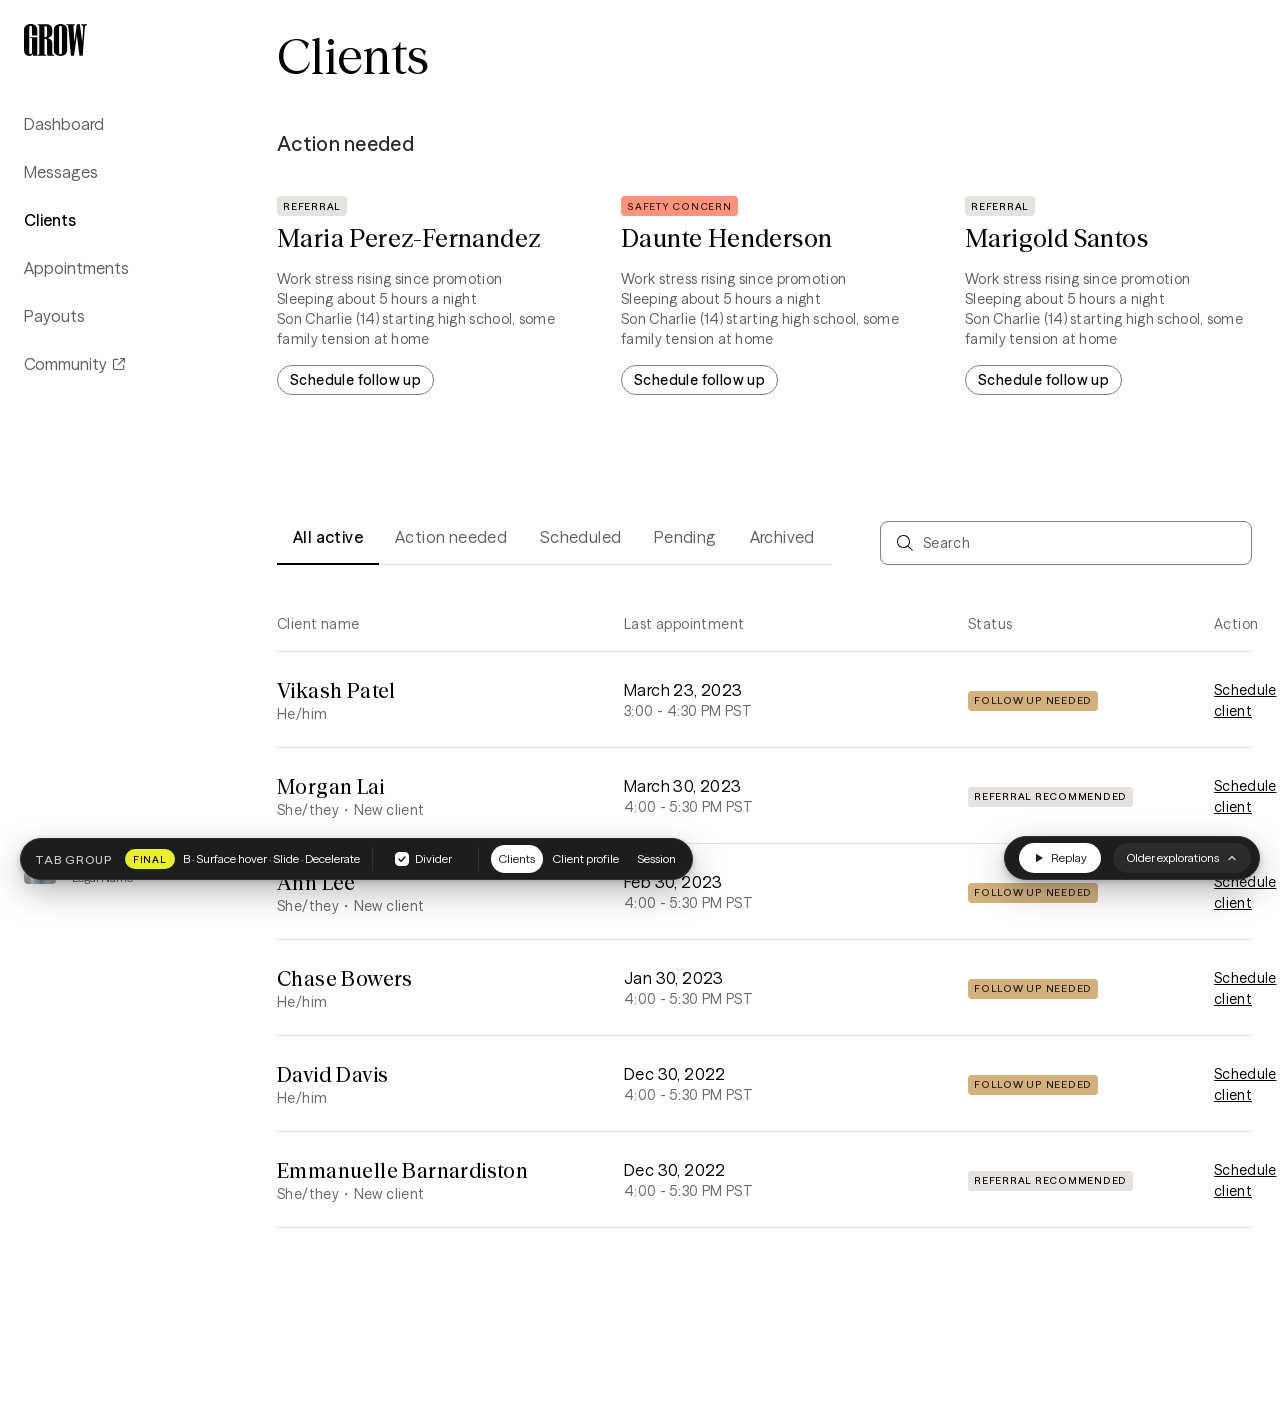
==== commit 6b88f53f: "Final direction: B · Surface hover with Slide + Decelerate by default; A/C, other motions and easing" ====
--- a/in-situ-clients.html
+++ b/in-situ-clients.html
@@ -191,23 +191,43 @@
   </div>
 
   <div class="controls">
-    <div class="easing-popover" id="easing-popover" hidden>
-      <div class="easing-scale" aria-hidden="true"><span>Subtle</span><span class="easing-scale-line"></span><span>Expressive</span></div>
-      <div class="easing-cards" data-easing-list role="radiogroup" aria-label="Easing curve"></div>
-      <div class="easing-value">
-        <code data-preview-value></code>
-        <button type="button" class="copy" data-copy>Copy</button>
+    <!-- Older explorations (opens above the bottom-right panel) -->
+    <div class="easing-popover explore-panel" id="easing-popover" hidden>
+      <div class="explore-head">
+        <span class="explore-title">Older explorations</span>
+        <button type="button" class="explore-reset" data-reset-final>Reset to final</button>
+      </div>
+      <div class="explore-row">
+        <span class="explore-label">Direction</span>
+        <div class="segmented" data-direction-control role="radiogroup" aria-label="Tab group direction">
+          <button type="button" role="radio" data-value="a">A · Text hover</button>
+          <button type="button" role="radio" data-value="b">B · Surface hover</button>
+          <button type="button" role="radio" data-value="c">C · Inverse selected</button>
+        </div>
+      </div>
+      <div class="explore-row">
+        <span class="explore-label">Motion</span>
+        <div class="segmented" data-motion-mode role="radiogroup" aria-label="Indicator animation">
+          <button type="button" role="radio" data-value="none">None</button>
+          <button type="button" role="radio" data-value="slide">Slide</button>
+          <button type="button" role="radio" data-value="stretch">Stretch</button>
+        </div>
+      </div>
+      <div class="explore-row explore-row-stack">
+        <span class="explore-label">Easing</span>
+        <div class="easing-scale" aria-hidden="true"><span>Subtle</span><span class="easing-scale-line"></span><span>Expressive</span></div>
+        <div class="easing-cards" data-easing-list role="radiogroup" aria-label="Easing curve"></div>
+        <div class="easing-value">
+          <code data-preview-value></code>
+          <button type="button" class="copy" data-copy>Copy</button>
+        </div>
       </div>
     </div>
 
-    <!-- Direction switch -->
-    <div class="bar" role="toolbar" aria-label="Direction">
-      <span class="bar-title">Direction</span>
-      <div class="segmented" data-direction-control role="radiogroup" aria-label="Tab group direction">
-        <button type="button" role="radio" data-value="a">A · Text hover</button>
-        <button type="button" role="radio" data-value="b">B · Surface hover</button>
-        <button type="button" role="radio" data-value="c">C · Inverse selected</button>
-      </div>
+    <!-- Bottom left: the final direction + page links -->
+    <div class="bar final-bar" role="toolbar" aria-label="Tab group">
+      <span class="bar-title">Tab group</span>
+      <span class="final-summary" data-summary></span>
       <span class="bar-divider" aria-hidden="true"></span>
       <div class="bar-group toggles">
         <label class="switch"><input type="checkbox" data-toggle="divider" checked /><span>Divider</span></label>
@@ -220,23 +240,15 @@
       </nav>
     </div>
 
-    <!-- Motion controls -->
-    <div class="bar motion-bar" role="toolbar" aria-label="Motion controls">
-      <span class="bar-title">Motion</span>
-      <div class="segmented" data-motion-mode role="radiogroup" aria-label="Indicator animation">
-        <button type="button" role="radio" data-value="none">None</button>
-        <button type="button" role="radio" data-value="slide">Slide</button>
-        <button type="button" role="radio" data-value="stretch">Stretch</button>
-      </div>
-      <span class="bar-divider" aria-hidden="true"></span>
-      <button type="button" class="chip-button" data-easing-trigger aria-haspopup="true" aria-expanded="false" aria-controls="easing-popover">
-        <svg data-trigger-thumb width="24" height="20" viewBox="0 0 24 20" aria-hidden="true"></svg>
-        <span class="easing-trigger-name" data-trigger-name></span>
-        <svg class="chevron" width="10" height="10" viewBox="0 0 10 10" aria-hidden="true"><path d="M2 6.5 5 3.5 8 6.5" fill="none" stroke="currentColor" stroke-width="1.5" stroke-linecap="round" stroke-linejoin="round"/></svg>
-      </button>
+    <!-- Bottom right: replay + older explorations -->
+    <div class="bar motion-bar" role="toolbar" aria-label="Motion">
       <button type="button" class="replay" data-replay title="Select the next tab (R)">
         <svg width="12" height="12" viewBox="0 0 12 12" aria-hidden="true"><path d="M3 1.8v8.4L10 6z" fill="currentColor"/></svg>
         Replay
+      </button>
+      <button type="button" class="chip-button explore-trigger" data-easing-trigger="panel" aria-haspopup="true" aria-expanded="false" aria-controls="easing-popover">
+        Older explorations
+        <svg class="chevron" width="10" height="10" viewBox="0 0 10 10" aria-hidden="true"><path d="M2 6.5 5 3.5 8 6.5" fill="none" stroke="currentColor" stroke-width="1.5" stroke-linecap="round" stroke-linejoin="round"/></svg>
       </button>
     </div>
   </div>
--- a/styles.css
+++ b/styles.css
@@ -260,7 +260,7 @@
    Content 44px tall, 16px side padding (12px trailing with a count, 12px
    leading with an icon), 6px between label and count/icon. Tabs sit edge
    to edge. Hover surface radius small (8px). The 2px underline sits 4px
-   below the surface (50px total), inset 16px from both tab edges.
+   below the surface (50px total) and spans the full tab width.
    Selected tabs also take the hover surface ("Hover selected").
    ============================================================ */
 .dir-b .tablist { gap: var(--space-0); } /* tabs sit edge to edge; padding does the spacing */
@@ -281,7 +281,7 @@
   z-index: -1;
 }
 .dir-b .tab-content { isolation: isolate; }
-.dir-b .tab-indicator { margin: 0 var(--space-300); }
+.dir-b .tab-indicator { margin: 0; } /* underline spans the full tab */
 
 @media (hover: hover) {
   .dir-b .tab:not([aria-disabled="true"]):hover .tab-content::before {
@@ -714,4 +714,105 @@
   text-decoration: none;
 }
 .page-link:hover { color: var(--text-default); background: var(--surface-subtle); }
-.page-link[aria-current="page"] { color: var(--text-default); font-weight: var(--fw-medium); }
+/* Current page: same black pill as the selected segmented options */
+.page-link[aria-current="page"] { color: var(--surface-default); background: var(--text-default); }
+.page-link[aria-current="page"]:hover { color: var(--surface-default); background: var(--text-default); }
+
+/* ============================================================
+   In-situ pages: controls split to the bottom corners, dark theme
+   (Direction bottom-left, Motion bottom-right) so they read apart
+   from the screen under test.
+   ============================================================ */
+.in-situ .controls {
+  /* dark panel palette */
+  --surface-default: #1c1d1d;
+  --surface-subtle: #2c2b2b;
+  --surface-emphasis: #313132;
+  --text-default: #ffffff;
+  --comp-interaction-text-muted: #c6c7c7;
+  --comp-interaction-surface-hover: #3a3939;
+  --hairline-soft: #555452;
+  --focus-ring: #e8f02c;
+  color: var(--text-default);
+
+  left: 20px;
+  right: 20px;
+  bottom: 20px;
+  transform: none;
+  width: auto;
+  max-width: none;
+  flex-direction: row;
+  flex-wrap: wrap;
+  justify-content: space-between;
+  align-items: flex-end;
+  pointer-events: none;
+}
+.in-situ .controls > * { pointer-events: auto; }
+.in-situ .controls .bar {
+  border-color: #313132;
+  box-shadow: 0 2px 6px rgba(0, 0, 0, 0.2), 0 12px 32px rgba(0, 0, 0, 0.28);
+}
+.in-situ .controls .motion-bar { margin-left: auto; }
+.in-situ .controls .replay:hover { background: #e6e2de; }
+.in-situ .controls .switch input:checked + span::before {
+  background-image: url("data:image/svg+xml,%3Csvg xmlns='http://www.w3.org/2000/svg' viewBox='0 0 10 10'%3E%3Cpath d='M2 5.2 4.1 7.3 8 3' fill='none' stroke='%231c1d1d' stroke-width='1.6' stroke-linecap='round' stroke-linejoin='round'/%3E%3C/svg%3E");
+}
+/* Easing picker opens above the Motion panel, aligned to the right */
+.in-situ .controls .easing-popover {
+  position: absolute;
+  right: 0;
+  bottom: calc(100% + 8px);
+  border-color: #313132;
+  box-shadow: 0 2px 6px rgba(0, 0, 0, 0.2), 0 16px 40px rgba(0, 0, 0, 0.32);
+}
+
+/* ---- In-situ: final spec + "Older explorations" panel ---- */
+.final-summary {
+  display: inline-flex;
+  align-items: center;
+  gap: 8px;
+  font-size: 12px;
+  line-height: 16px;
+  color: var(--text-default);
+}
+.final-badge {
+  display: inline-flex;
+  align-items: center;
+  height: 20px;
+  padding: 0 8px;
+  border-radius: var(--radius-full);
+  background: #e8f02c;            /* lime: the chosen spec */
+  color: #010204;
+  font-size: 10px;
+  line-height: 9px;
+  font-weight: var(--fw-medium);
+  letter-spacing: var(--ls-looser);
+  text-transform: uppercase;
+}
+.final-badge.is-exploring { background: var(--surface-subtle); color: var(--comp-interaction-text-muted); }
+.explore-trigger { padding: 7px 14px; }
+
+.explore-panel { width: 600px; gap: 16px; }
+.explore-head { display: flex; align-items: center; justify-content: space-between; }
+.explore-title {
+  font-size: 12px;
+  font-weight: var(--fw-medium);
+  letter-spacing: var(--ls-looser);
+  text-transform: uppercase;
+  color: var(--comp-interaction-text-muted);
+}
+.explore-reset {
+  border: 1px solid var(--hairline-soft);
+  border-radius: var(--radius-full);
+  background: none;
+  padding: 5px 12px;
+  font-size: 12px;
+  line-height: 16px;
+  cursor: pointer;
+}
+.explore-reset:hover { background: var(--surface-subtle); }
+.explore-row { display: flex; align-items: center; gap: 12px; }
+.explore-row-stack { flex-direction: column; align-items: stretch; gap: 10px; padding-top: 4px; border-top: var(--bw-default) solid var(--surface-emphasis); }
+.explore-row-stack .explore-label { padding-top: 10px; }
+.explore-label { width: 64px; flex: none; font-size: 12px; line-height: 16px; color: var(--comp-interaction-text-muted); }
+.easing-cards.is-off { opacity: 0.4; pointer-events: none; }
